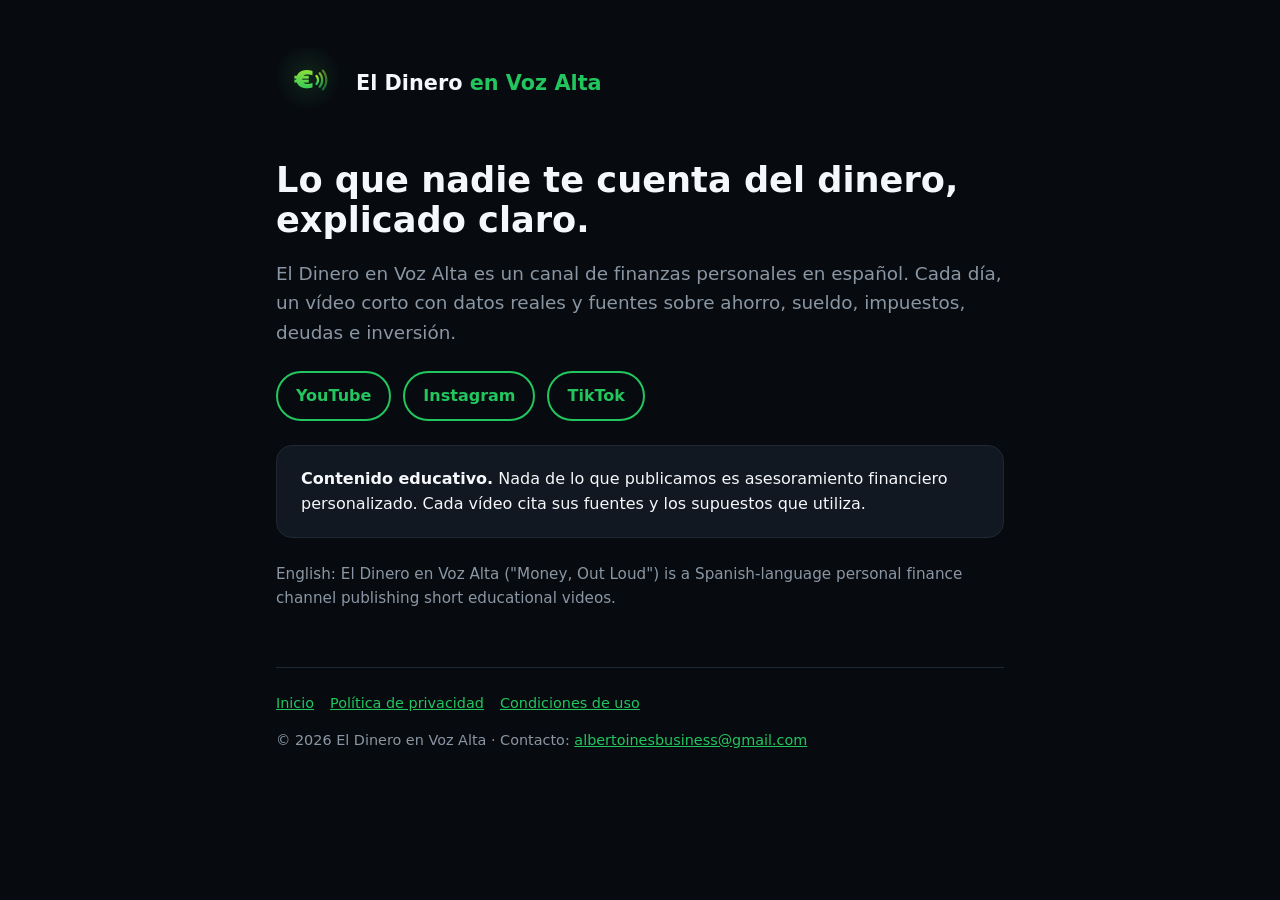
==== index.html @ 34f6b7e6 "Web de El Dinero en Voz Alta: inicio, privacidad y condiciones Co-Authored-By: Claude Opus 5.5 <nore" ====
<!doctype html><html lang="es"><head><meta charset="utf-8"><meta name="viewport" content="width=device-width,initial-scale=1"><link rel="icon" href="logo.png"><link rel="stylesheet" href="style.css"><title>El Dinero en Voz Alta</title><meta name="description" content="Lo que nadie te cuenta del dinero, explicado claro. Finanzas personales en vídeos cortos."></head><body>
<div class="wrap"><header><a href="index.html"><img src="logo.png" alt="Logo de El Dinero en Voz Alta"></a><div class="name">El Dinero <span>en Voz Alta</span></div></header>
<h1>Lo que nadie te cuenta del dinero, explicado claro.</h1>
<p class="lead">El Dinero en Voz Alta es un canal de finanzas personales en español. Cada día, un vídeo corto con datos reales y fuentes sobre ahorro, sueldo, impuestos, deudas e inversión.</p>
<div class="links">
<a href="https://www.youtube.com/@eldineroenvozalta">YouTube</a>
<a href="https://www.instagram.com/eldineroenvozalta">Instagram</a>
<a href="https://www.tiktok.com/@eldineroenvozalta">TikTok</a>
</div>
<div class="card"><strong>Contenido educativo.</strong> Nada de lo que publicamos es asesoramiento financiero personalizado. Cada vídeo cita sus fuentes y los supuestos que utiliza.</div>
<p class="en">English: El Dinero en Voz Alta ("Money, Out Loud") is a Spanish-language personal finance channel publishing short educational videos.</p>
<footer><a href="index.html">Inicio</a><a href="privacidad.html">Política de privacidad</a><a href="condiciones.html">Condiciones de uso</a><p>© 2026 El Dinero en Voz Alta · Contacto: <a href="mailto:albertoinesbusiness@gmail.com">albertoinesbusiness@gmail.com</a></p></footer></div></body></html>
---- style.css ----
:root{--bg:#070B10;--soft:#111821;--line:#1E2935;--text:#F5F7FA;--muted:#8A96A3;--green:#22C55E;--lime:#A3E635}
*{box-sizing:border-box}
body{margin:0;background:var(--bg);color:var(--text);font-family:Inter,system-ui,-apple-system,Segoe UI,Roboto,sans-serif;line-height:1.6}
a{color:var(--green)}
.wrap{max-width:760px;margin:0 auto;padding:48px 16px 64px}
header{display:flex;align-items:center;gap:16px;margin-bottom:40px}
header img{width:64px;height:64px;border-radius:16px}
header .name{font-weight:800;font-size:1.3rem}
header .name span{color:var(--green)}
h1{font-size:2.2rem;line-height:1.15;margin:0 0 16px}
h2{margin-top:40px;font-size:1.3rem}
.lead{color:var(--muted);font-size:1.15rem}
.card{background:var(--soft);border:1px solid var(--line);border-radius:16px;padding:20px 24px;margin:24px 0}
.links{display:flex;flex-wrap:wrap;gap:12px;margin:24px 0}
.links a{padding:10px 18px;border-radius:999px;border:2px solid var(--green);text-decoration:none;font-weight:700}
footer{margin-top:56px;padding-top:24px;border-top:1px solid var(--line);color:var(--muted);font-size:.9rem}
footer a{margin-right:16px}
.en{color:var(--muted);font-size:.95rem}
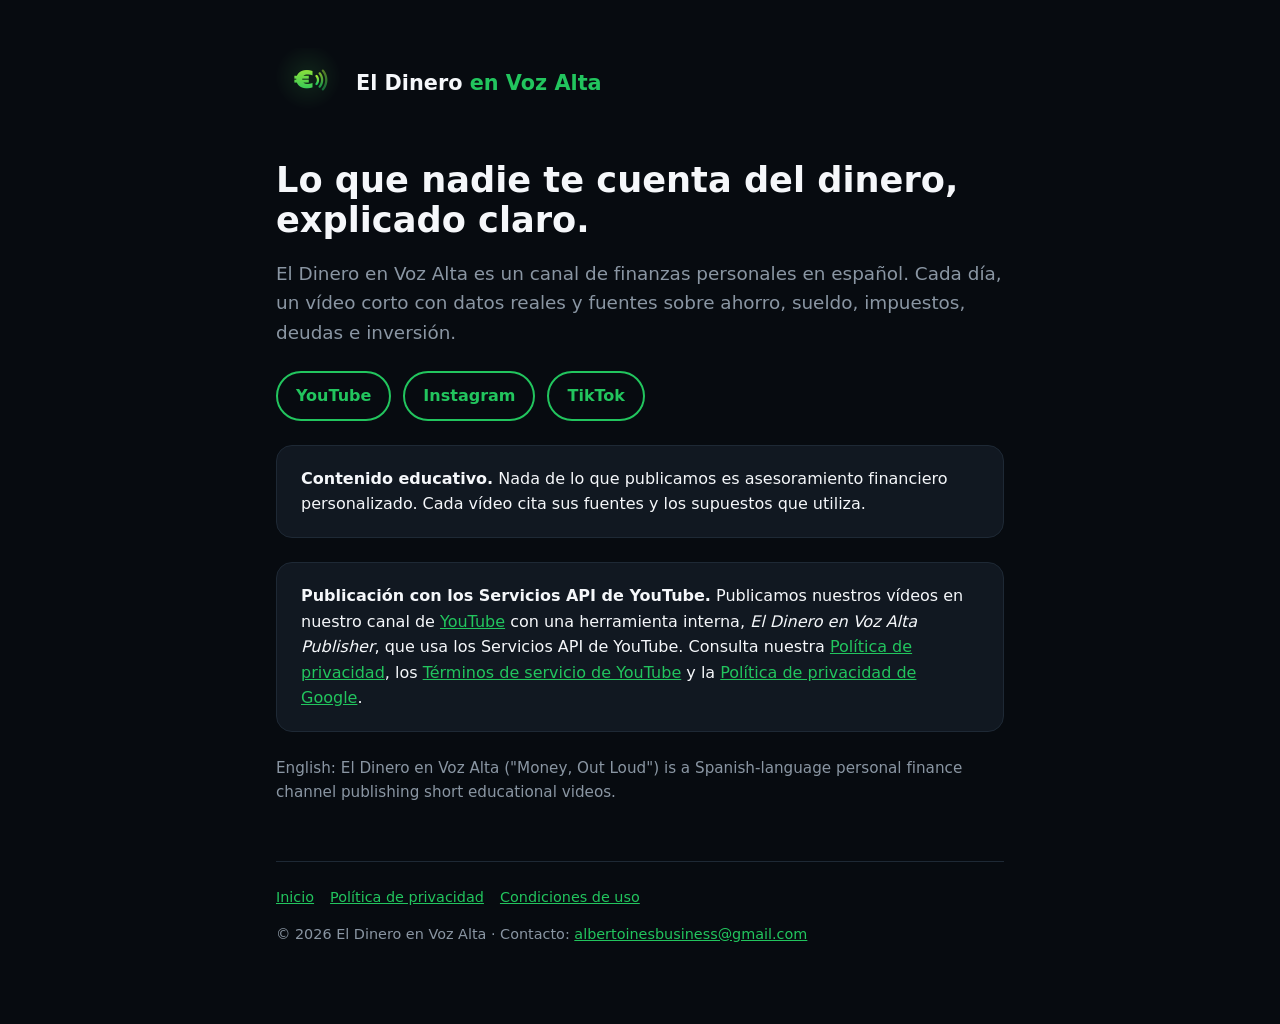
==== commit 8d907775: "Privacidad y condiciones: requisitos de los Servicios API de YouTube Co-Authored-By: Claude Opus 5.5" ====
--- a/index.html
+++ b/index.html
@@ -8,5 +8,6 @@
 <a href="https://www.tiktok.com/@eldineroenvozalta">TikTok</a>
 </div>
 <div class="card"><strong>Contenido educativo.</strong> Nada de lo que publicamos es asesoramiento financiero personalizado. Cada vídeo cita sus fuentes y los supuestos que utiliza.</div>
+<div class="card"><strong>Publicación con los Servicios API de YouTube.</strong> Publicamos nuestros vídeos en nuestro canal de <a href="https://www.youtube.com/@eldineroenvozalta">YouTube</a> con una herramienta interna, <em>El Dinero en Voz Alta Publisher</em>, que usa los Servicios API de YouTube. Consulta nuestra <a href="privacidad.html">Política de privacidad</a>, los <a href="https://www.youtube.com/t/terms">Términos de servicio de YouTube</a> y la <a href="https://policies.google.com/privacy">Política de privacidad de Google</a>.</div>
 <p class="en">English: El Dinero en Voz Alta ("Money, Out Loud") is a Spanish-language personal finance channel publishing short educational videos.</p>
 <footer><a href="index.html">Inicio</a><a href="privacidad.html">Política de privacidad</a><a href="condiciones.html">Condiciones de uso</a><p>© 2026 El Dinero en Voz Alta · Contacto: <a href="mailto:albertoinesbusiness@gmail.com">albertoinesbusiness@gmail.com</a></p></footer></div></body></html>
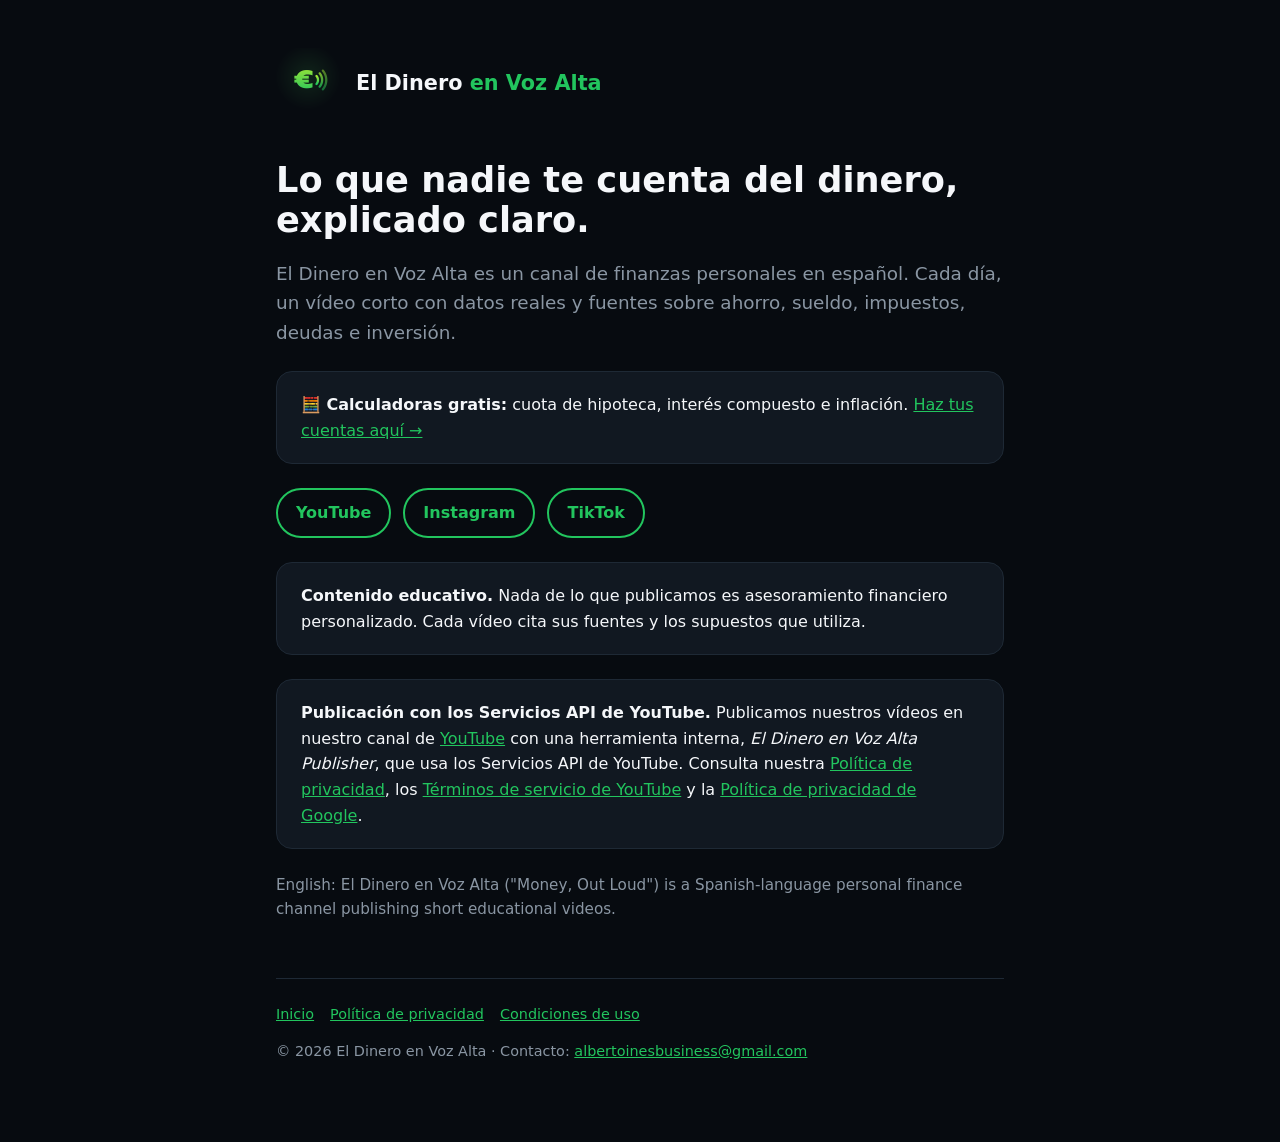
==== commit a8ebd732: "Calculadoras gratis: hipoteca, interés compuesto e inflación Co-Authored-By: Claude Opus 5.5 <norepl" ====
--- a/index.html
+++ b/index.html
@@ -2,6 +2,7 @@
 <div class="wrap"><header><a href="index.html"><img src="logo.png" alt="Logo de El Dinero en Voz Alta"></a><div class="name">El Dinero <span>en Voz Alta</span></div></header>
 <h1>Lo que nadie te cuenta del dinero, explicado claro.</h1>
 <p class="lead">El Dinero en Voz Alta es un canal de finanzas personales en español. Cada día, un vídeo corto con datos reales y fuentes sobre ahorro, sueldo, impuestos, deudas e inversión.</p>
+<div class="card"><strong>🧮 Calculadoras gratis:</strong> cuota de hipoteca, interés compuesto e inflación. <a href="calculadoras.html">Haz tus cuentas aquí →</a></div>
 <div class="links">
 <a href="https://www.youtube.com/@eldineroenvozalta">YouTube</a>
 <a href="https://www.instagram.com/eldineroenvozalta">Instagram</a>
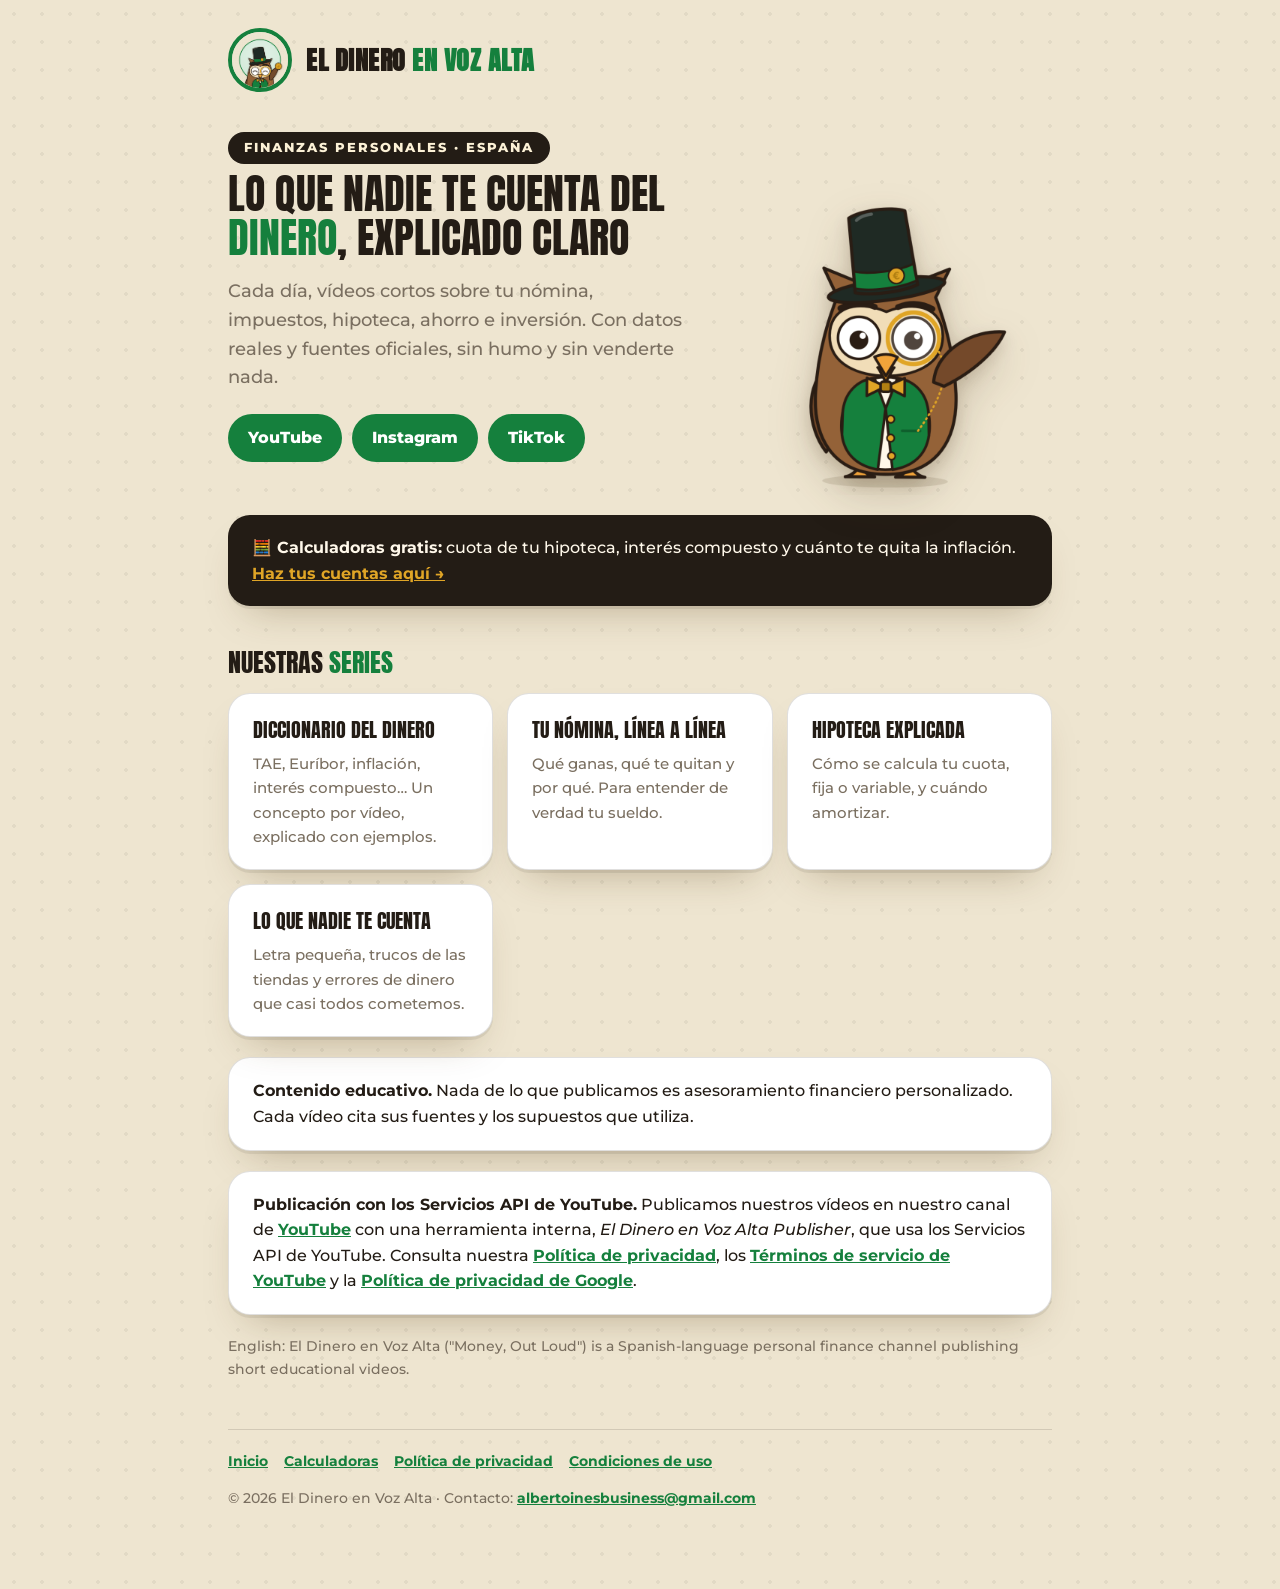
==== commit 4b598ab1: "Web con la estética del canal (crema, verde, búho) Co-Authored-By: Claude Opus 5.5 <noreply@anthropi" ====
--- a/index.html
+++ b/index.html
@@ -1,14 +1,46 @@
-<!doctype html><html lang="es"><head><meta charset="utf-8"><meta name="viewport" content="width=device-width,initial-scale=1"><link rel="icon" href="logo.png"><link rel="stylesheet" href="style.css"><title>El Dinero en Voz Alta</title><meta name="description" content="Lo que nadie te cuenta del dinero, explicado claro. Finanzas personales en vídeos cortos."></head><body>
-<div class="wrap"><header><a href="index.html"><img src="logo.png" alt="Logo de El Dinero en Voz Alta"></a><div class="name">El Dinero <span>en Voz Alta</span></div></header>
-<h1>Lo que nadie te cuenta del dinero, explicado claro.</h1>
-<p class="lead">El Dinero en Voz Alta es un canal de finanzas personales en español. Cada día, un vídeo corto con datos reales y fuentes sobre ahorro, sueldo, impuestos, deudas e inversión.</p>
-<div class="card"><strong>🧮 Calculadoras gratis:</strong> cuota de hipoteca, interés compuesto e inflación. <a href="calculadoras.html">Haz tus cuentas aquí →</a></div>
-<div class="links">
-<a href="https://www.youtube.com/@eldineroenvozalta">YouTube</a>
-<a href="https://www.instagram.com/eldineroenvozalta">Instagram</a>
-<a href="https://www.tiktok.com/@eldineroenvozalta">TikTok</a>
+<!doctype html>
+<html lang="es">
+<head>
+<meta charset="utf-8">
+<meta name="viewport" content="width=device-width,initial-scale=1">
+<link rel="icon" href="buho.png">
+<link rel="stylesheet" href="style.css">
+<title>El Dinero en Voz Alta · Lo que nadie te cuenta del dinero</title>
+<meta name="description" content="Lo que nadie te cuenta del dinero, explicado claro. Finanzas personales en vídeos cortos, con datos y fuentes oficiales.">
+</head>
+<body>
+<div class="wrap">
+<header><a href="index.html"><img src="buho.png" alt="El búho de El Dinero en Voz Alta"><div class="name">El Dinero <span>en Voz Alta</span></div></a></header>
+
+<section class="hero">
+  <div>
+    <span class="pill">Finanzas personales · España</span>
+    <h1>Lo que nadie te cuenta del <span>dinero</span>, explicado claro</h1>
+    <p class="lead">Cada día, vídeos cortos sobre tu nómina, impuestos, hipoteca, ahorro e inversión. Con datos reales y fuentes oficiales, sin humo y sin venderte nada.</p>
+    <div class="links">
+      <a href="https://www.youtube.com/@eldineroenvozalta">YouTube</a>
+      <a href="https://www.instagram.com/eldineroenvozalta">Instagram</a>
+      <a href="https://www.tiktok.com/@eldineroenvozalta">TikTok</a>
+    </div>
+  </div>
+  <img src="buho-grande.png" alt="El búho banquero del canal">
+</section>
+
+<div class="card cta"><strong>🧮 Calculadoras gratis:</strong> cuota de tu hipoteca, interés compuesto y cuánto te quita la inflación. <a href="calculadoras.html">Haz tus cuentas aquí →</a></div>
+
+<h2>Nuestras <span>series</span></h2>
+<div class="series">
+  <div class="card"><b>Diccionario del dinero</b><p>TAE, Euríbor, inflación, interés compuesto… Un concepto por vídeo, explicado con ejemplos.</p></div>
+  <div class="card"><b>Tu nómina, línea a línea</b><p>Qué ganas, qué te quitan y por qué. Para entender de verdad tu sueldo.</p></div>
+  <div class="card"><b>Hipoteca explicada</b><p>Cómo se calcula tu cuota, fija o variable, y cuándo amortizar.</p></div>
+  <div class="card"><b>Lo que nadie te cuenta</b><p>Letra pequeña, trucos de las tiendas y errores de dinero que casi todos cometemos.</p></div>
 </div>
+
 <div class="card"><strong>Contenido educativo.</strong> Nada de lo que publicamos es asesoramiento financiero personalizado. Cada vídeo cita sus fuentes y los supuestos que utiliza.</div>
 <div class="card"><strong>Publicación con los Servicios API de YouTube.</strong> Publicamos nuestros vídeos en nuestro canal de <a href="https://www.youtube.com/@eldineroenvozalta">YouTube</a> con una herramienta interna, <em>El Dinero en Voz Alta Publisher</em>, que usa los Servicios API de YouTube. Consulta nuestra <a href="privacidad.html">Política de privacidad</a>, los <a href="https://www.youtube.com/t/terms">Términos de servicio de YouTube</a> y la <a href="https://policies.google.com/privacy">Política de privacidad de Google</a>.</div>
 <p class="en">English: El Dinero en Voz Alta ("Money, Out Loud") is a Spanish-language personal finance channel publishing short educational videos.</p>
-<footer><a href="index.html">Inicio</a><a href="privacidad.html">Política de privacidad</a><a href="condiciones.html">Condiciones de uso</a><p>© 2026 El Dinero en Voz Alta · Contacto: <a href="mailto:albertoinesbusiness@gmail.com">albertoinesbusiness@gmail.com</a></p></footer></div></body></html>
+
+<footer><a href="index.html">Inicio</a><a href="calculadoras.html">Calculadoras</a><a href="privacidad.html">Política de privacidad</a><a href="condiciones.html">Condiciones de uso</a><p>© 2026 El Dinero en Voz Alta · Contacto: <a href="mailto:albertoinesbusiness@gmail.com">albertoinesbusiness@gmail.com</a></p></footer>
+</div>
+</body>
+</html>
--- a/style.css
+++ b/style.css
@@ -1,18 +1,33 @@
-:root{--bg:#070B10;--soft:#111821;--line:#1E2935;--text:#F5F7FA;--muted:#8A96A3;--green:#22C55E;--lime:#A3E635}
+@import url("https://fonts.googleapis.com/css2?family=Anton&family=Montserrat:wght@500;700;800;900&display=swap");
+:root{--bg:#EEE5D0;--card:#fff;--ink:#231C15;--muted:#7A6F60;--green:#15803D;--greenSoft:#E4F3E8;--red:#D2453B;--gold:#E0A526;--goldDark:#B07F12;--goldSoft:#FCF1D6;--line:rgba(35,28,21,.14)}
 *{box-sizing:border-box}
-body{margin:0;background:var(--bg);color:var(--text);font-family:Inter,system-ui,-apple-system,Segoe UI,Roboto,sans-serif;line-height:1.6}
-a{color:var(--green)}
-.wrap{max-width:760px;margin:0 auto;padding:48px 16px 64px}
-header{display:flex;align-items:center;gap:16px;margin-bottom:40px}
-header img{width:64px;height:64px;border-radius:16px}
-header .name{font-weight:800;font-size:1.3rem}
+body{margin:0;background:var(--bg);background-image:radial-gradient(rgba(35,28,21,.06) 2px,transparent 2px);background-size:28px 28px;color:var(--ink);font-family:Montserrat,system-ui,-apple-system,"Segoe UI",Roboto,sans-serif;line-height:1.6;font-weight:500}
+a{color:var(--green);font-weight:700}
+.wrap{max-width:860px;margin:0 auto;padding:28px 18px 64px}
+header{display:flex;align-items:center;gap:14px;margin-bottom:28px}
+header a{display:flex;align-items:center;gap:14px;text-decoration:none;color:inherit}
+header img{width:64px;height:64px;border-radius:50%;border:4px solid var(--green);background:#fff}
+header .name{font-family:Anton,Impact,sans-serif;font-size:1.6rem;text-transform:uppercase;letter-spacing:.5px;color:var(--ink)}
 header .name span{color:var(--green)}
-h1{font-size:2.2rem;line-height:1.15;margin:0 0 16px}
-h2{margin-top:40px;font-size:1.3rem}
-.lead{color:var(--muted);font-size:1.15rem}
-.card{background:var(--soft);border:1px solid var(--line);border-radius:16px;padding:20px 24px;margin:24px 0}
-.links{display:flex;flex-wrap:wrap;gap:12px;margin:24px 0}
-.links a{padding:10px 18px;border-radius:999px;border:2px solid var(--green);text-decoration:none;font-weight:700}
-footer{margin-top:56px;padding-top:24px;border-top:1px solid var(--line);color:var(--muted);font-size:.9rem}
+h1{font-family:Anton,Impact,sans-serif;font-weight:400;font-size:2.6rem;line-height:1.05;margin:8px 0 14px;text-transform:uppercase}
+h1 span,h2 span{color:var(--green)}
+h2{font-family:Anton,Impact,sans-serif;font-weight:400;font-size:1.6rem;text-transform:uppercase;margin:36px 0 10px}
+.lead{color:var(--muted);font-size:1.12rem}
+.pill{display:inline-block;background:var(--ink);color:var(--goldSoft);border-radius:999px;padding:6px 16px;font-weight:800;font-size:.8rem;letter-spacing:2px;text-transform:uppercase}
+.card{background:var(--card);border:1px solid var(--line);border-radius:22px;padding:20px 24px;margin:20px 0;box-shadow:0 3px 0 rgba(35,28,21,.08),0 20px 40px -20px rgba(80,55,15,.35)}
+.links{display:flex;flex-wrap:wrap;gap:10px;margin:22px 0}
+.links a{padding:11px 20px;border-radius:999px;background:var(--green);color:#fff;text-decoration:none;font-weight:800}
+.links a.alt{background:var(--ink);color:var(--goldSoft)}
+.hero{display:grid;grid-template-columns:1.4fr 1fr;gap:22px;align-items:center}
+.hero img{width:100%;max-width:300px;justify-self:center;filter:drop-shadow(0 16px 20px rgba(60,40,10,.18))}
+.series{display:grid;grid-template-columns:repeat(auto-fit,minmax(230px,1fr));gap:14px}
+.series .card{margin:0}
+.series .card b{font-family:Anton,Impact,sans-serif;font-weight:400;font-size:1.25rem;text-transform:uppercase;display:block}
+.series .card p{margin:6px 0 0;color:var(--muted);font-size:.95rem}
+.cta{background:var(--ink);color:#FFF8EA;border:0}
+.cta a{color:var(--gold)}
+ul{padding-left:1.2rem}
+footer{margin-top:48px;padding-top:20px;border-top:1px solid var(--line);color:var(--muted);font-size:.9rem}
 footer a{margin-right:16px}
-.en{color:var(--muted);font-size:.95rem}
+.en{color:var(--muted);font-size:.9rem}
+@media (max-width:640px){.hero{grid-template-columns:1fr}.hero img{max-width:200px;order:-1}h1{font-size:2.1rem}}
